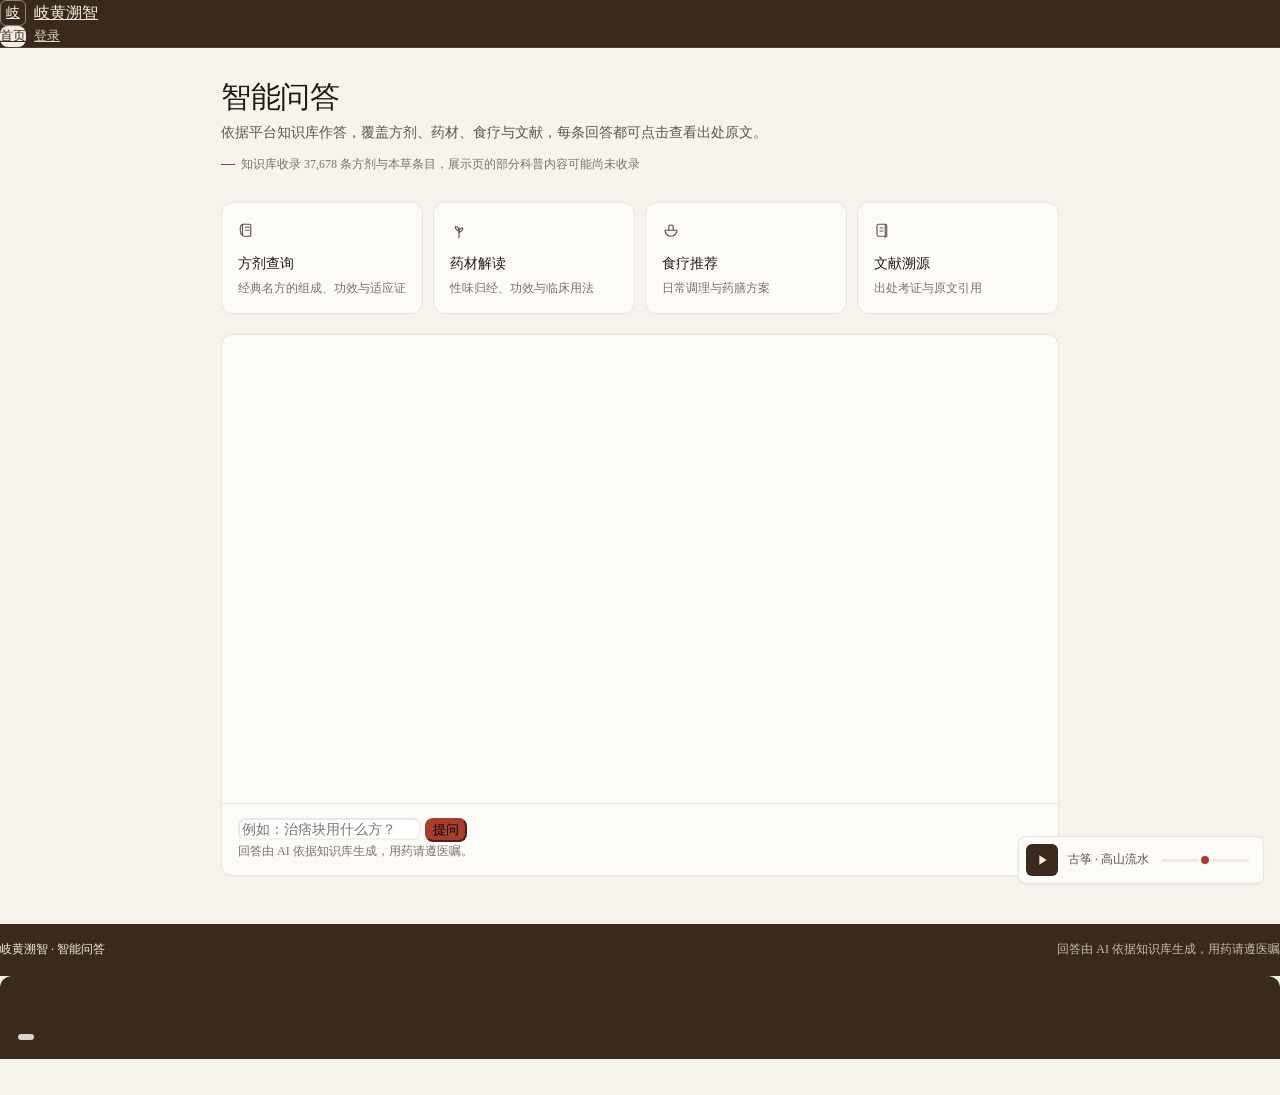
==== static/qa/index.html @ ca289b7e "初始化：岐黄溯智中医药RAG问答平台" ====
<!doctype html>
<html lang="zh-CN">
<head>
  <meta charset="utf-8">
  <meta name="viewport" content="width=device-width, initial-scale=1">
  <title>岐黄溯智 · 智能问答</title>
  <link rel="stylesheet" href="/lib/bootstrap/bootstrap.min.css">
  <!-- 品牌版本守卫：检测到旧缓存页自动刷新到新版 -->
  <script>
  (function(){
    try {
      if (sessionStorage.getItem('qh_vguard_ok') === '1') return;
      var html = document.documentElement.innerHTML || '';
      if (html.indexOf('东方草木') !== -1 || html.indexOf('ORIENTAL HERBS') !== -1) {
        sessionStorage.setItem('qh_vguard_ok','1');
        var u = new URL(location.href);
        u.searchParams.set('_v', String(Date.now()));
        location.replace(u.toString());
      }
    } catch(e){}
  })();
  </script>
  <style>
    :root{
      --bg:#f7f4ee; --card:#fdfbf7; --raised:#efe9df;
      --hairline:rgba(31,27,22,.09);
      --ink:#1f1b16; --ink-2:#5e554a; --ink-3:#7b7266;
      --wood:#3a2a1d; --accent:#a63d2f;
      --ease:cubic-bezier(0.22,1,0.36,1);
    }
    *{box-sizing:border-box;}
    html,body{height:100%;}
    body{margin:0;min-height:100vh;background:var(--bg);color:var(--ink);
      font-family:-apple-system,"PingFang SC","Microsoft YaHei","Songti SC","STSong",serif;
      font-size:14px;line-height:1.6;-webkit-font-smoothing:antialiased;
      display:flex;flex-direction:column;}
    main{flex:1 0 auto;}

    .navbar{background:var(--wood)!important;border-bottom:1px solid rgba(255,255,255,.1)!important;}
    .navbar-brand{display:flex;align-items:center;gap:8px;font-size:16px;font-weight:500;color:#f4ede2!important;}
    .navbar-brand:hover{color:#fff!important;}
    .navbar-brand .mark{width:26px;height:26px;border:1px solid rgba(244,237,226,.45);border-radius:6px;
      display:inline-flex;align-items:center;justify-content:center;font-family:"Songti SC","STSong","SimSun",serif;font-size:14px;}
    .nav-btns{display:flex;gap:8px;}
    .navbar .btn{border-radius:8px;font-size:13px;}
    .navbar .btn-light{background:#f4ede2;border-color:#f4ede2;color:var(--wood);font-weight:500;}
    .navbar .btn-light:hover{background:#fff;color:var(--wood);}
    .navbar .btn-outline-light{color:rgba(244,237,226,.85);border-color:rgba(244,237,226,.32);}
    .navbar .btn-outline-light:hover{background:rgba(244,237,226,.1);color:#fff;}

    .qa-wrap{max-width:920px;margin:0 auto;padding:32px 24px 48px;}
    .qa-hero{margin-bottom:28px;}
    .qa-hero h1{font-family:"Songti SC","STSong","SimSun",serif;font-size:30px;line-height:1.15;
      font-weight:500;letter-spacing:-.01em;margin:0 0 8px;color:var(--ink);}
    .qa-hero p{margin:0;color:var(--ink-2);font-size:14px;max-width:52em;}
    .qa-hero .scope{display:inline-flex;align-items:center;gap:6px;margin-top:10px;font-size:12px;color:var(--ink-3);}
    .qa-hero .scope::before{content:"";width:14px;height:1px;background:var(--accent);}

    .suggestions{display:grid;grid-template-columns:repeat(4,1fr);gap:10px;margin-bottom:20px;}
    .feature-card{cursor:pointer;background:var(--card);border:1px solid var(--hairline);border-radius:12px;
      padding:16px;text-align:left;transition:border-color .14s var(--ease);}
    .feature-card:hover{border-color:rgba(31,27,22,.22);}
    .feature-card .fc-icon{display:flex;align-items:center;height:24px;color:var(--ink-2);margin-bottom:10px;}
    .feature-card .fc-title{font-weight:500;color:var(--ink);font-size:14px;margin-bottom:4px;}
    .feature-card .fc-desc{font-size:12px;color:var(--ink-3);line-height:1.5;}
    @media(max-width:768px){.suggestions{grid-template-columns:repeat(2,1fr);}}
    @media(max-width:480px){.suggestions{grid-template-columns:1fr;}}

    .chat-card{border:1px solid var(--hairline);border-radius:12px;overflow:hidden;background:var(--card);
      box-shadow:0 1px 2px rgba(0,0,0,.03);}
    .chat-card .card-body{height:min(52vh,520px);overflow-y:auto;padding:20px;}
    .chat-card .card-body::-webkit-scrollbar{width:8px;}
    .chat-card .card-body::-webkit-scrollbar-thumb{background:#d9cfbf;border-radius:8px;}
    .chat-card .card-body::-webkit-scrollbar-track{background:transparent;}

    .msg{display:flex;gap:10px;margin-bottom:16px;align-items:flex-start;animation:msgIn .2s var(--ease) both;}
    .msg.user{flex-direction:row-reverse;}
    @keyframes msgIn{from{opacity:0;transform:translateY(6px);}to{opacity:1;transform:none;}}
    .avatar{width:30px;height:30px;flex:0 0 auto;border-radius:8px;display:flex;align-items:center;justify-content:center;
      background:var(--raised);color:var(--ink-2);font-size:12px;}
    .msg.user .avatar{background:var(--wood);color:#f4ede2;}
    .bubble{max-width:78%;padding:12px 14px;border-radius:10px;line-height:1.75;white-space:pre-wrap;
      word-break:break-word;font-size:14px;border:1px solid var(--hairline);background:var(--card);}
    .msg.user .bubble{background:var(--raised);border-color:transparent;border-bottom-right-radius:4px;}
    .msg.bot .bubble{border-bottom-left-radius:4px;}
    .typing{display:inline-flex;gap:4px;padding:4px 2px;}
    .typing i{width:6px;height:6px;border-radius:50%;background:var(--ink-3);opacity:.5;animation:typing 1.1s infinite;}
    .typing i:nth-child(2){animation-delay:.15s;}
    .typing i:nth-child(3){animation-delay:.3s;}
    @keyframes typing{0%,60%,100%{transform:translateY(0);opacity:.4;}30%{transform:translateY(-4px);opacity:1;}}
    .cursor::after{content:"▌";animation:blink 1s steps(1) infinite;color:var(--ink-3);}
    @keyframes blink{50%{opacity:0;}}

    .cites{margin-top:12px;border-top:1px solid var(--hairline);padding-top:10px;}
    .cites .cite-title{font-size:12px;color:var(--ink-3);margin-bottom:6px;}
    .cite-chip{display:inline-flex;align-items:center;gap:4px;font-size:12px;border-radius:6px;padding:4px 10px;
      margin:3px 6px 3px 0;cursor:pointer;color:var(--ink-2);border:1px solid var(--hairline);background:var(--bg);
      transition:border-color .14s var(--ease),color .14s var(--ease);}
    .cite-chip:hover{border-color:var(--accent);color:var(--accent);}
    .cite-chip::before{content:"";display:inline-block;width:2px;height:11px;background:var(--accent);}

    .chat-card .card-footer{border-top:1px solid var(--hairline);background:var(--card);padding:14px 16px;}
    .form-control{border-radius:8px;border-color:var(--hairline);font-size:14px;}
    .form-control:focus{border-color:var(--ink-3);box-shadow:0 0 0 .2rem rgba(31,27,22,.06);}
    .btn-primary{background:var(--accent);border-color:var(--accent);font-weight:500;border-radius:8px;}
    .btn-primary:hover,.btn-primary:focus{background:#8f3226;border-color:#8f3226;}
    .btn-primary:disabled{opacity:.55;}
    .form-text{color:var(--ink-3);font-size:12px;}

    #srcModal .modal-content{border:none;border-radius:12px;overflow:hidden;}
    #srcModal .modal-header{background:var(--wood);color:#f4ede2;border-bottom:none;padding:14px 18px;}
    #srcModal .modal-title{font-weight:500;font-size:14px;}
    #srcModal .btn-close{filter:brightness(0) invert(1);opacity:.8;}
    #srcModal .modal-body{line-height:1.9;color:var(--ink);padding:18px 20px;font-size:14px;}

    .qa-footer{flex-shrink:0;background:var(--wood);color:rgba(244,237,226,.75);padding:16px 0;font-size:12px;}
    .qa-footer .container{display:flex;align-items:center;justify-content:space-between;gap:12px;flex-wrap:wrap;}
    .qa-footer .container>span:first-child{font-weight:500;color:#f4ede2;}

    .bgm{position:fixed;right:16px;bottom:16px;z-index:9999;display:flex;align-items:center;gap:10px;
      background:var(--card);border:1px solid var(--hairline);border-radius:8px;padding:7px 12px 7px 7px;
      box-shadow:0 1px 2px rgba(0,0,0,.05);font-family:inherit;}
    .bgm-btn{width:32px;height:32px;border-radius:6px;border:none;background:var(--wood);color:#f4ede2;
      display:flex;align-items:center;justify-content:center;cursor:pointer;flex:0 0 auto;}
    .bgm-btn .ic-pause{display:none;}
    .bgm-btn.playing .ic-play{display:none;}
    .bgm-btn.playing .ic-pause{display:block;}
    .bgm-name{font-size:12px;color:var(--ink-2);white-space:nowrap;}
    .bgm-vol{-webkit-appearance:none;appearance:none;width:88px;height:3px;border-radius:2px;background:var(--raised);outline:none;cursor:pointer;}
    .bgm-vol::-webkit-slider-thumb{-webkit-appearance:none;width:12px;height:12px;border-radius:50%;background:var(--accent);border:2px solid var(--card);cursor:pointer;}
    .bgm-vol::-moz-range-thumb{width:12px;height:12px;border-radius:50%;background:var(--accent);border:2px solid var(--card);cursor:pointer;}
    @media(max-width:520px){.bgm-name{display:none;}.bgm-vol{width:64px;}}
    @media(prefers-reduced-motion:reduce){.msg,.typing i,.cursor::after{animation:none!important;}}
  </style>
</head>
<body>

<nav class="navbar navbar-expand-lg navbar-dark py-2 flex-nowrap">
  <div class="container-fluid px-3 px-lg-4">
    <a class="navbar-brand" href="/"><span class="mark">岐</span> 岐黄溯智</a>
    <div class="nav-btns ms-auto d-flex me-3">
      <a class="btn btn-light btn-sm px-3" href="/">首页</a>
      <a class="btn btn-outline-light btn-sm px-3" href="/admin/login.html">登录</a>
    </div>
  </div>
</nav>

<main class="qa-wrap">

  <header class="qa-hero">
    <h1>智能问答</h1>
    <p>依据平台知识库作答，覆盖方剂、药材、食疗与文献，每条回答都可点击查看出处原文。</p>
    <span class="scope">知识库收录 37,678 条方剂与本草条目，展示页的部分科普内容可能尚未收录</span>
  </header>

  <div class="suggestions" id="suggestions">
    <div class="suggestion feature-card" data-q="有哪些经典方剂可以治疗感冒？">
      <div class="fc-icon"><svg width="18" height="18" viewBox="0 0 24 24" fill="none" stroke="currentColor" stroke-width="1.5" stroke-linecap="round" stroke-linejoin="round"><path d="M6 3h9a2 2 0 0 1 2 2v14H8a2 2 0 0 1-2-2z"/><path d="M6 3c-2 1-3 3-3 6s1 8 3 9"/><path d="M10 7h5M10 11h5"/></svg></div>
      <div class="fc-title">方剂查询</div>
      <div class="fc-desc">经典名方的组成、功效与适应证</div>
    </div>
    <div class="suggestion feature-card" data-q="当归的功效与用法用量？">
      <div class="fc-icon"><svg width="18" height="18" viewBox="0 0 24 24" fill="none" stroke="currentColor" stroke-width="1.5" stroke-linecap="round" stroke-linejoin="round"><path d="M12 21V8"/><path d="M12 12c-3-1-5-3-5-6 3 0 5 2 5 6z"/><path d="M12 14c3-1 5-3 5-6-3 0-5 2-5 6z"/></svg></div>
      <div class="fc-title">药材解读</div>
      <div class="fc-desc">性味归经、功效与临床用法</div>
    </div>
    <div class="suggestion feature-card" data-q="失眠有什么食疗方推荐？">
      <div class="fc-icon"><svg width="18" height="18" viewBox="0 0 24 24" fill="none" stroke="currentColor" stroke-width="1.5" stroke-linecap="round" stroke-linejoin="round"><path d="M4 11h16a8 8 0 0 1-16 0z"/><path d="M9 11V7a3 3 0 0 1 6 0v4"/></svg></div>
      <div class="fc-title">食疗推荐</div>
      <div class="fc-desc">日常调理与药膳方案</div>
    </div>
    <div class="suggestion feature-card" data-q="四物汤出自哪本古籍？">
      <div class="fc-icon"><svg width="18" height="18" viewBox="0 0 24 24" fill="none" stroke="currentColor" stroke-width="1.5" stroke-linecap="round" stroke-linejoin="round"><path d="M4 5a2 2 0 0 1 2-2h9a2 2 0 0 1 2 2v14H6a2 2 0 0 1-2-2z"/><path d="M15 3v18"/><path d="M8 8h4M8 12h4"/></svg></div>
      <div class="fc-title">文献溯源</div>
      <div class="fc-desc">出处考证与原文引用</div>
    </div>
  </div>

  <div class="card chat-card">
    <div class="card-body" id="chat"></div>
    <div class="card-footer bg-white">
      <div class="input-group">
        <input id="q" class="form-control" placeholder="例如：治痞块用什么方？" maxlength="200">
        <button id="btn" class="btn btn-primary px-4">提问</button>
      </div>
      <div class="form-text mt-1">回答由 AI 依据知识库生成，用药请遵医嘱。</div>
    </div>
  </div>
</main>

<footer class="qa-footer">
  <div class="container">
    <span>岐黄溯智 · 智能问答</span>
    <span class="qa-footer-note">回答由 AI 依据知识库生成，用药请遵医嘱</span>
  </div>
</footer>

<div class="modal fade" id="srcModal" tabindex="-1">
  <div class="modal-dialog modal-lg modal-dialog-scrollable">
    <div class="modal-content">
      <div class="modal-header py-2">
        <h6 class="modal-title" id="srcTitle"></h6>
        <button type="button" class="btn-close" data-bs-dismiss="modal"></button>
      </div>
      <div class="modal-body" id="srcBody"></div>
    </div>
  </div>
</div>

<script src="/lib/bootstrap/bootstrap.bundle.min.js"></script>
<script src="js/qa.js"></script>

<div class="bgm" id="bgm">
  <button class="bgm-btn" id="bgmBtn" type="button" aria-label="播放背景音乐">
    <svg class="ic-play" viewBox="0 0 24 24" width="16" height="16" fill="currentColor"><path d="M8 5v14l11-7z"/></svg>
    <svg class="ic-pause" viewBox="0 0 24 24" width="16" height="16" fill="currentColor"><path d="M6 5h4v14H6zM14 5h4v14h-4z"/></svg>
  </button>
  <span class="bgm-name">古筝 · 高山流水</span>
  <input class="bgm-vol" id="bgmVol" type="range" min="0" max="100" value="50" aria-label="音量">
  <audio id="bgmAudio" loop preload="none" src="https://chinesemusicworld.com/mp3lib/Guzheng-High-Mountain-and-Running-River-gao-shan-liu-shui.mp3"></audio>
</div>
<script>
(function(){
  var KEY_VOL='bgm_vol', KEY_ON='bgm_on';
  var audio=document.getElementById('bgmAudio');
  var btn=document.getElementById('bgmBtn');
  var vol=document.getElementById('bgmVol');
  var v=parseFloat(localStorage.getItem(KEY_VOL));
  if(isNaN(v)) v=0.5;
  audio.volume=v; vol.value=Math.round(v*100);
  function reflect(){ if(audio.paused){ btn.classList.remove('playing'); btn.setAttribute('aria-label','播放背景音乐'); } else { btn.classList.add('playing'); btn.setAttribute('aria-label','暂停背景音乐'); } }
  function play(){ audio.play().then(function(){ localStorage.setItem(KEY_ON,'1'); reflect(); }).catch(function(){ localStorage.setItem(KEY_ON,'0'); reflect(); }); }
  function pause(){ audio.pause(); localStorage.setItem(KEY_ON,'0'); reflect(); }
  btn.addEventListener('click', function(e){ e.stopPropagation(); if(audio.paused) play(); else pause(); });
  vol.addEventListener('input', function(){ var x=vol.value/100; audio.volume=x; localStorage.setItem(KEY_VOL, x); });
  audio.addEventListener('play', reflect);
  audio.addEventListener('pause', reflect);
  if(localStorage.getItem(KEY_ON)==='1'){
    audio.play().then(function(){ reflect(); }).catch(function(){
      var resume=function(){ if(localStorage.getItem(KEY_ON)==='1' && audio.paused){ audio.play().then(reflect).catch(function(){}); } };
      document.addEventListener('click', resume, {once:true});
      document.addEventListener('touchstart', resume, {once:true});
      reflect();
    });
  } else { reflect(); }
})();
</script>
</body>
</html>
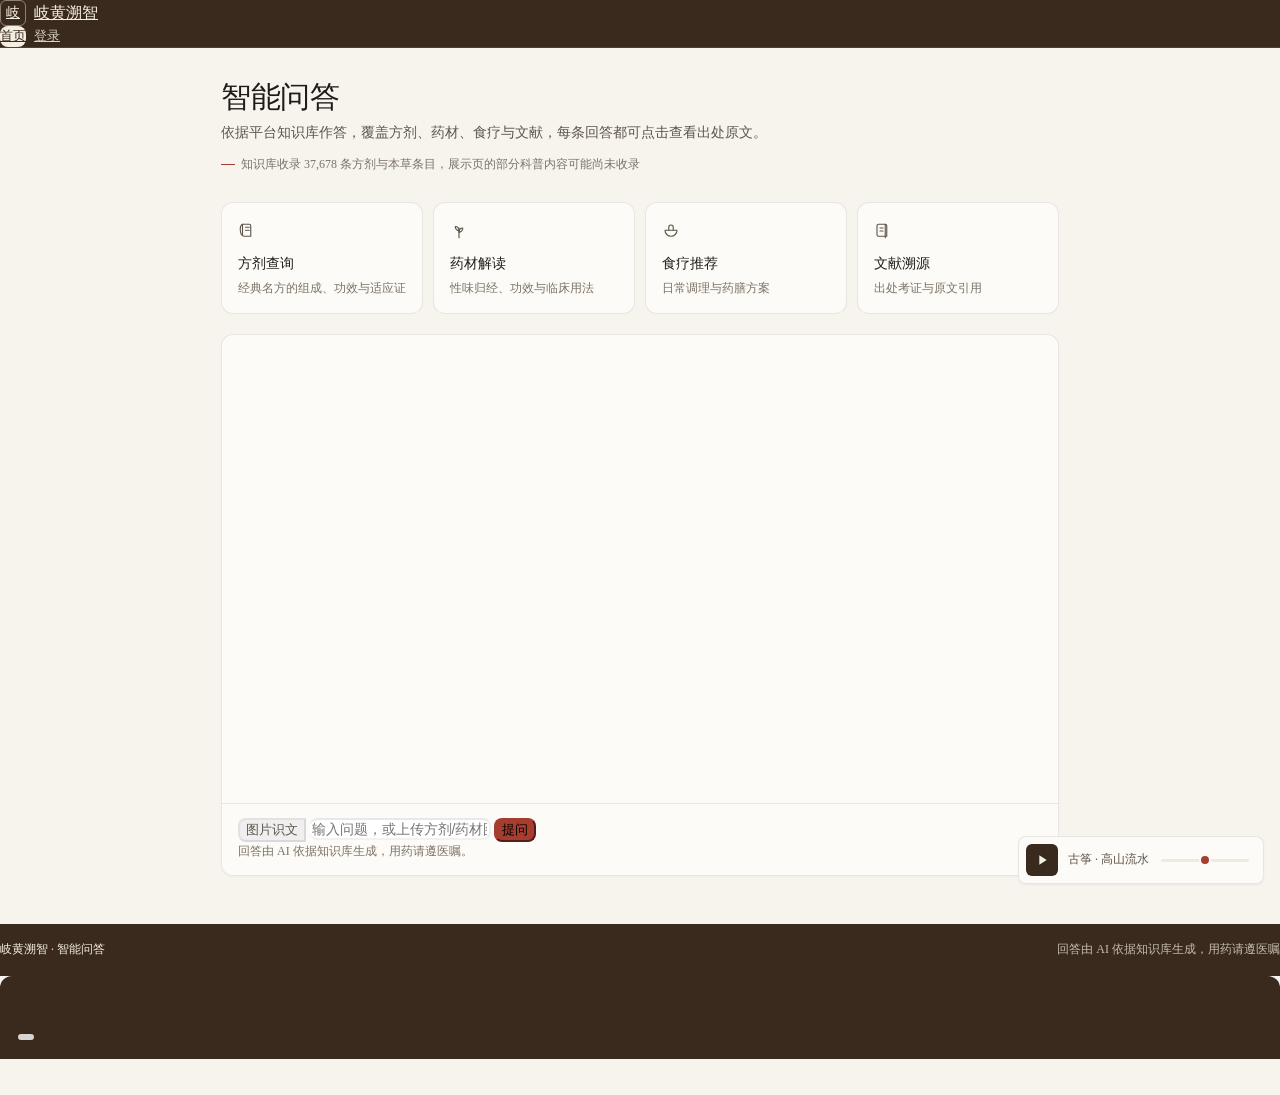
==== commit e0e52a16: "新增图片识文OCR：上传图片提取文字后填入输入框提问" ====
--- a/static/qa/index.html
+++ b/static/qa/index.html
@@ -83,6 +83,7 @@
       word-break:break-word;font-size:14px;border:1px solid var(--hairline);background:var(--card);}
     .msg.user .bubble{background:var(--raised);border-color:transparent;border-bottom-right-radius:4px;}
     .msg.bot .bubble{border-bottom-left-radius:4px;}
+    .msg.bot .bubble.notice{background:#fbf6f1;border-color:rgba(166,61,47,.22);color:var(--ink-2);}
     .typing{display:inline-flex;gap:4px;padding:4px 2px;}
     .typing i{width:6px;height:6px;border-radius:50%;background:var(--ink-3);opacity:.5;animation:typing 1.1s infinite;}
     .typing i:nth-child(2){animation-delay:.15s;}
@@ -180,10 +181,16 @@
     <div class="card-body" id="chat"></div>
     <div class="card-footer bg-white">
       <div class="input-group">
-        <input id="q" class="form-control" placeholder="例如：治痞块用什么方？" maxlength="200">
+        <button id="imgBtn" class="btn btn-outline-secondary" type="button" title="上传图片提取文字"
+          style="border-radius:8px 0 0 8px;border-color:var(--hairline);color:var(--ink-2);font-size:13px;white-space:nowrap;">
+          图片识文
+        </button>
+        <input id="q" class="form-control" placeholder="输入问题，或上传方剂/药材图片提取文字" maxlength="1000"
+          style="border-left:0;">
         <button id="btn" class="btn btn-primary px-4">提问</button>
+        <input type="file" id="imgFile" accept="image/png,image/jpeg,image/webp" hidden>
       </div>
-      <div class="form-text mt-1">回答由 AI 依据知识库生成，用药请遵医嘱。</div>
+      <div class="form-text mt-1" id="ocrHint">回答由 AI 依据知识库生成，用药请遵医嘱。</div>
     </div>
   </div>
 </main>
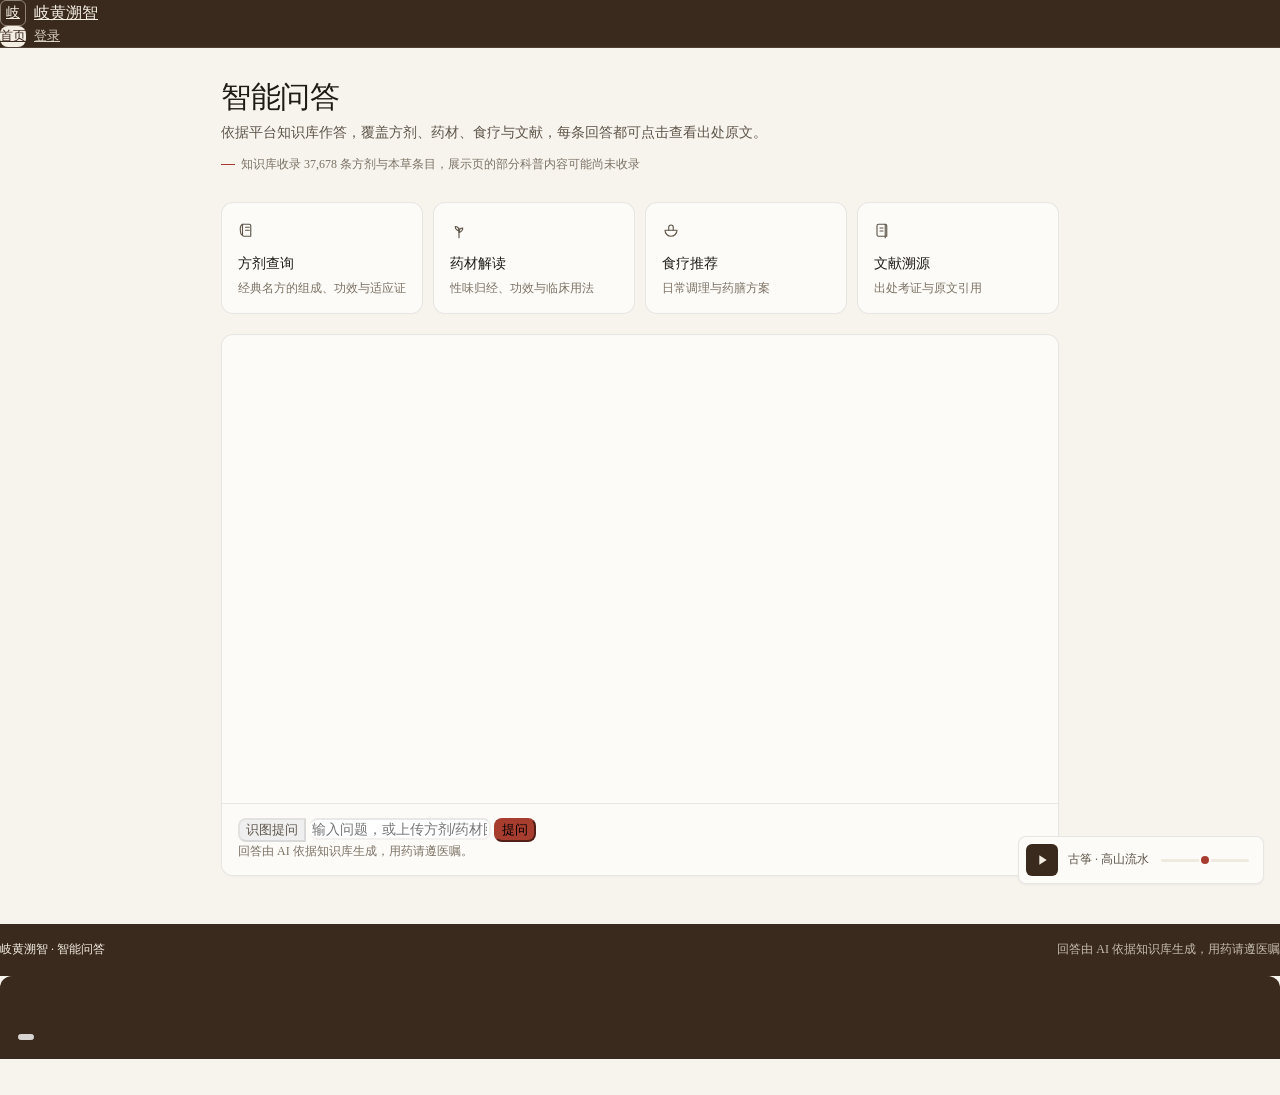
==== commit 2cd41929: "识图提问升级为双模式：有文字提取文字，无文字识别药材并生成问题" ====
--- a/static/qa/index.html
+++ b/static/qa/index.html
@@ -181,11 +181,11 @@
     <div class="card-body" id="chat"></div>
     <div class="card-footer bg-white">
       <div class="input-group">
-        <button id="imgBtn" class="btn btn-outline-secondary" type="button" title="上传图片提取文字"
+        <button id="imgBtn" class="btn btn-outline-secondary" type="button" title="上传图片：有文字就提取，是药材就识别并生成问题"
           style="border-radius:8px 0 0 8px;border-color:var(--hairline);color:var(--ink-2);font-size:13px;white-space:nowrap;">
-          图片识文
+          识图提问
         </button>
-        <input id="q" class="form-control" placeholder="输入问题，或上传方剂/药材图片提取文字" maxlength="1000"
+        <input id="q" class="form-control" placeholder="输入问题，或上传方剂/药材图片自动识别" maxlength="1000"
           style="border-left:0;">
         <button id="btn" class="btn btn-primary px-4">提问</button>
         <input type="file" id="imgFile" accept="image/png,image/jpeg,image/webp" hidden>
